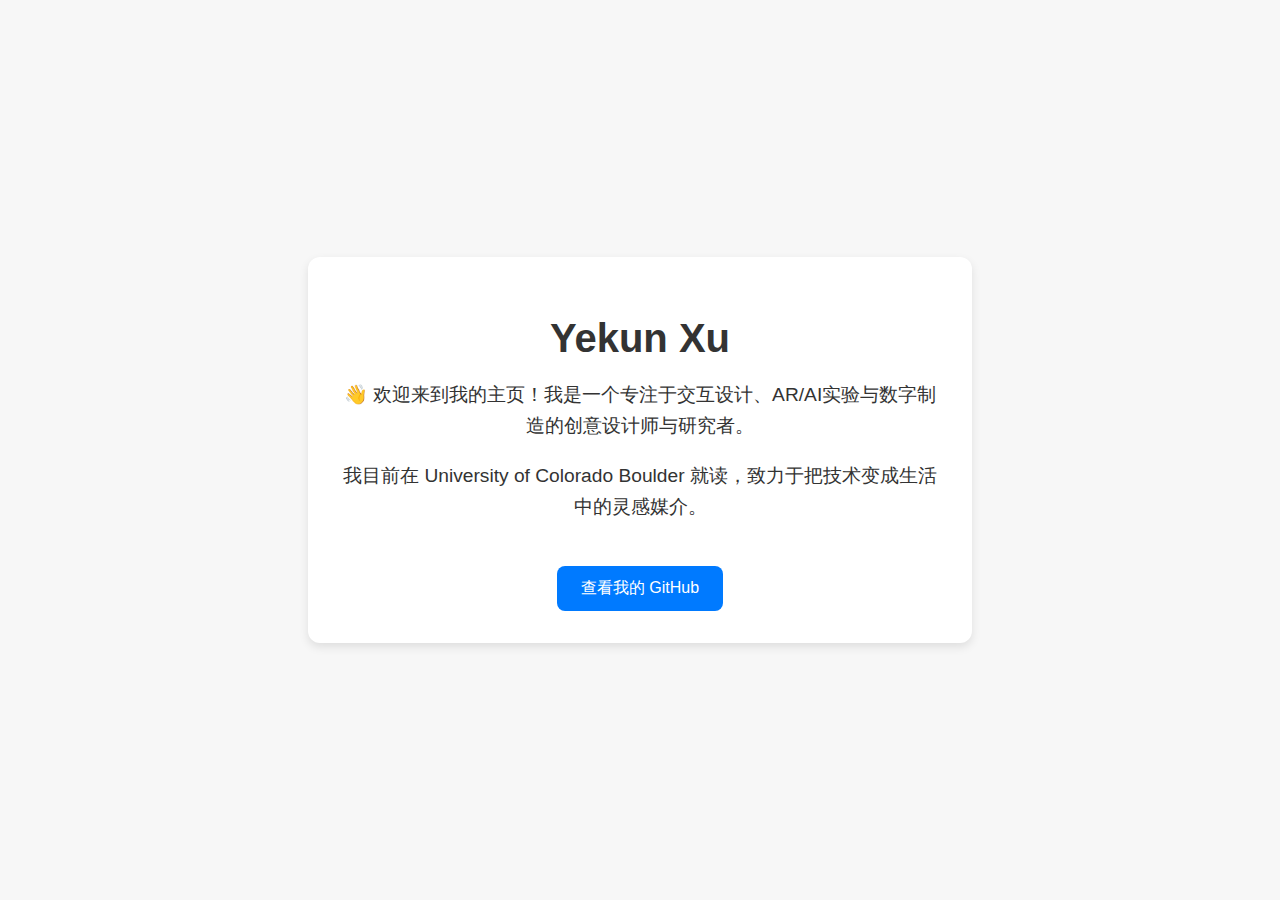
==== index.html @ 80ac0c7d "Create index.html" ====
<!DOCTYPE html>
<html lang="zh">
<head>
  <meta charset="UTF-8">
  <meta name="viewport" content="width=device-width, initial-scale=1">
  <title>Yekun Xu 的主页</title>
  <style>
    body {
      margin: 0;
      font-family: 'Helvetica Neue', sans-serif;
      background: #f7f7f7;
      color: #333;
      display: flex;
      flex-direction: column;
      align-items: center;
      justify-content: center;
      min-height: 100vh;
    }

    .container {
      text-align: center;
      max-width: 600px;
      padding: 2rem;
      background: white;
      box-shadow: 0 4px 10px rgba(0,0,0,0.1);
      border-radius: 12px;
    }

    h1 {
      font-size: 2.5rem;
      margin-bottom: 0.5rem;
    }

    p {
      font-size: 1.2rem;
      line-height: 1.6;
    }

    a.button {
      display: inline-block;
      margin-top: 1.5rem;
      padding: 0.75rem 1.5rem;
      background-color: #007aff;
      color: white;
      text-decoration: none;
      border-radius: 8px;
      transition: background-color 0.3s;
    }

    a.button:hover {
      background-color: #005fcc;
    }
  </style>
</head>
<body>
  <div class="container">
    <h1>Yekun Xu</h1>
    <p>👋 欢迎来到我的主页！我是一个专注于交互设计、AR/AI实验与数字制造的创意设计师与研究者。</p>
    <p>我目前在 University of Colorado Boulder 就读，致力于把技术变成生活中的灵感媒介。</p>
    <a class="button" href="https://github.com/KSJIM" target="_blank">查看我的 GitHub</a>
  </div>
</body>
</html>
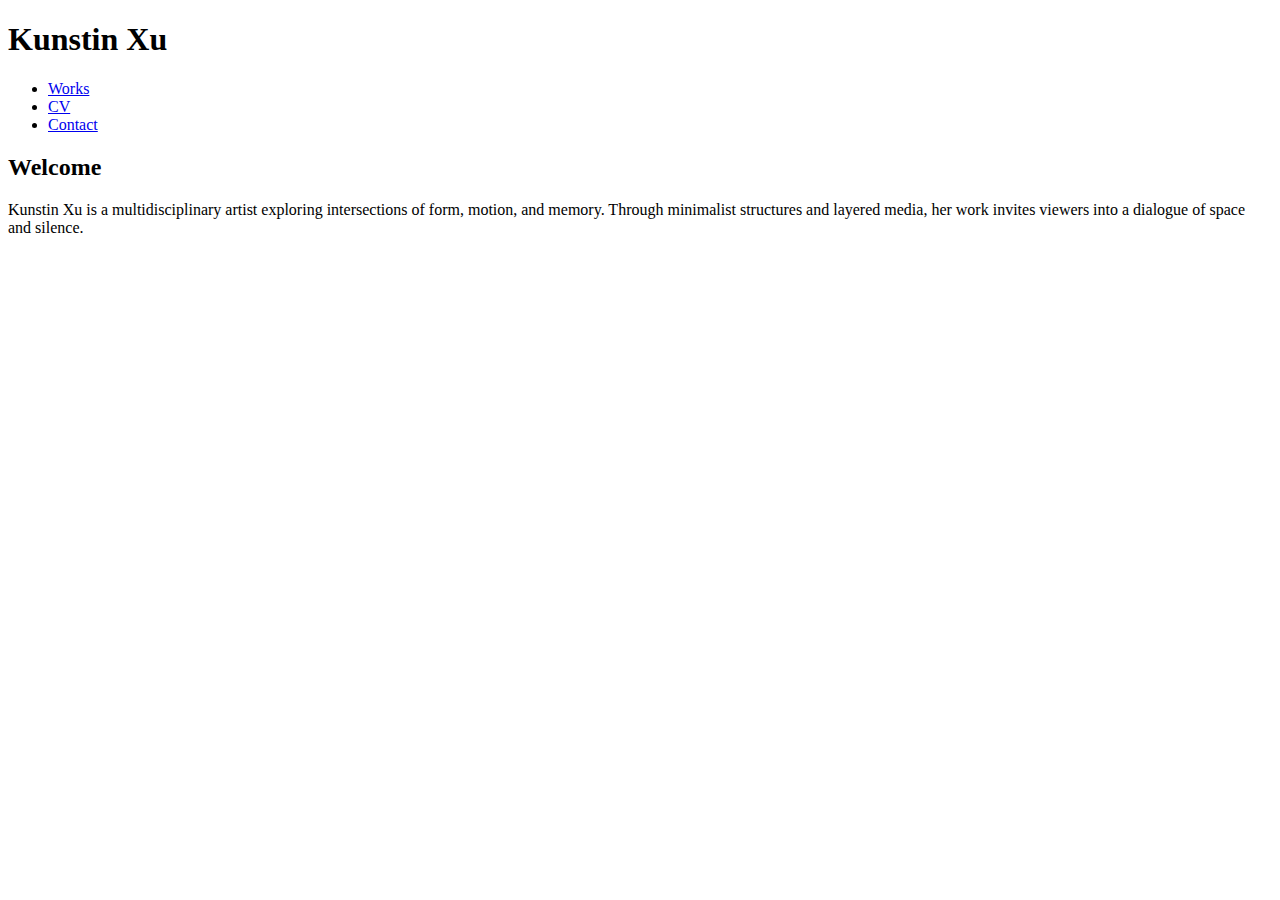
==== commit 25b8a84f: "Update index.html" ====
--- a/index.html
+++ b/index.html
@@ -1,63 +1,29 @@
 <!DOCTYPE html>
-<html lang="zh">
+<html lang="en">
 <head>
   <meta charset="UTF-8">
-  <meta name="viewport" content="width=device-width, initial-scale=1">
-  <title>Yekun Xu 的主页</title>
-  <style>
-    body {
-      margin: 0;
-      font-family: 'Helvetica Neue', sans-serif;
-      background: #f7f7f7;
-      color: #333;
-      display: flex;
-      flex-direction: column;
-      align-items: center;
-      justify-content: center;
-      min-height: 100vh;
-    }
-
-    .container {
-      text-align: center;
-      max-width: 600px;
-      padding: 2rem;
-      background: white;
-      box-shadow: 0 4px 10px rgba(0,0,0,0.1);
-      border-radius: 12px;
-    }
-
-    h1 {
-      font-size: 2.5rem;
-      margin-bottom: 0.5rem;
-    }
-
-    p {
-      font-size: 1.2rem;
-      line-height: 1.6;
-    }
-
-    a.button {
-      display: inline-block;
-      margin-top: 1.5rem;
-      padding: 0.75rem 1.5rem;
-      background-color: #007aff;
-      color: white;
-      text-decoration: none;
-      border-radius: 8px;
-      transition: background-color 0.3s;
-    }
-
-    a.button:hover {
-      background-color: #005fcc;
-    }
-  </style>
+  <title>Kunstin Xu</title>
+  <link rel="stylesheet" href="css/style.css">
 </head>
 <body>
   <div class="container">
-    <h1>Yekun Xu</h1>
-    <p>👋 欢迎来到我的主页！我是一个专注于交互设计、AR/AI实验与数字制造的创意设计师与研究者。</p>
-    <p>我目前在 University of Colorado Boulder 就读，致力于把技术变成生活中的灵感媒介。</p>
-    <a class="button" href="https://github.com/KSJIM" target="_blank">查看我的 GitHub</a>
+    <nav class="sidebar">
+      <h1 class="logo">Kunstin Xu</h1>
+      <ul>
+        <li><a href="works.html">Works</a></li>
+        <li><a href="cv.html">CV</a></li>
+        <li><a href="contact.html">Contact</a></li>
+      </ul>
+    </nav>
+    <main class="content">
+      <section>
+        <h2>Welcome</h2>
+        <p>
+          Kunstin Xu is a multidisciplinary artist exploring intersections of form, motion, and memory.
+          Through minimalist structures and layered media, her work invites viewers into a dialogue of space and silence.
+        </p>
+      </section>
+    </main>
   </div>
 </body>
 </html>
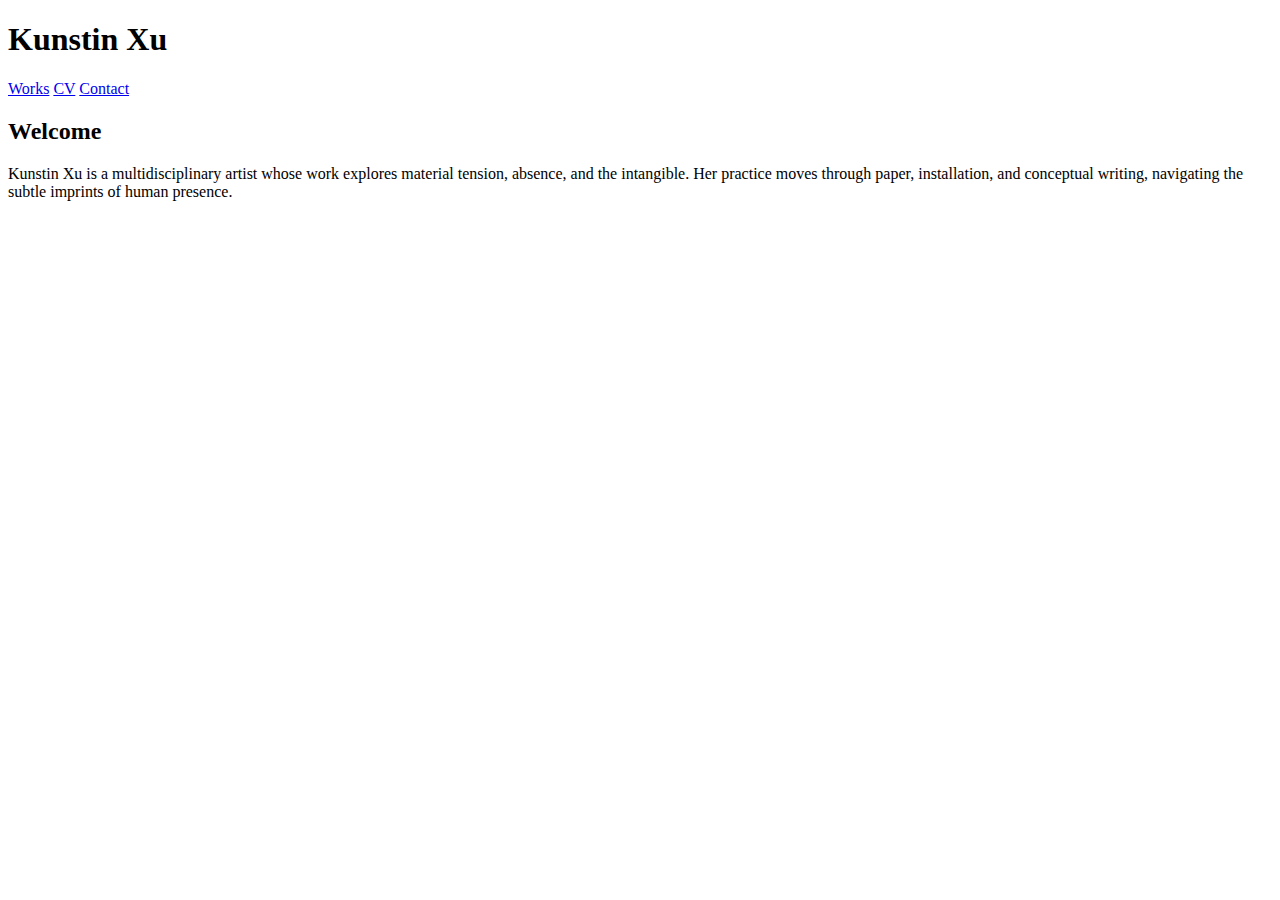
==== commit de43e913: "Update index.html" ====
--- a/index.html
+++ b/index.html
@@ -6,21 +6,24 @@
   <link rel="stylesheet" href="css/style.css">
 </head>
 <body>
-  <div class="container">
-    <nav class="sidebar">
-      <h1 class="logo">Kunstin Xu</h1>
-      <ul>
-        <li><a href="works.html">Works</a></li>
-        <li><a href="cv.html">CV</a></li>
-        <li><a href="contact.html">Contact</a></li>
-      </ul>
-    </nav>
-    <main class="content">
+  <div class="layout">
+    <aside class="sidebar">
+      <div class="nav-content">
+        <h1 class="logo">Kunstin Xu</h1>
+        <nav>
+          <a href="works.html">Works</a>
+          <a href="cv.html">CV</a>
+          <a href="contact.html">Contact</a>
+        </nav>
+      </div>
+    </aside>
+    <div class="separator"></div>
+    <main class="main-content">
       <section>
         <h2>Welcome</h2>
         <p>
-          Kunstin Xu is a multidisciplinary artist exploring intersections of form, motion, and memory.
-          Through minimalist structures and layered media, her work invites viewers into a dialogue of space and silence.
+          Kunstin Xu is a multidisciplinary artist whose work explores material tension, absence, and the intangible. 
+          Her practice moves through paper, installation, and conceptual writing, navigating the subtle imprints of human presence.
         </p>
       </section>
     </main>
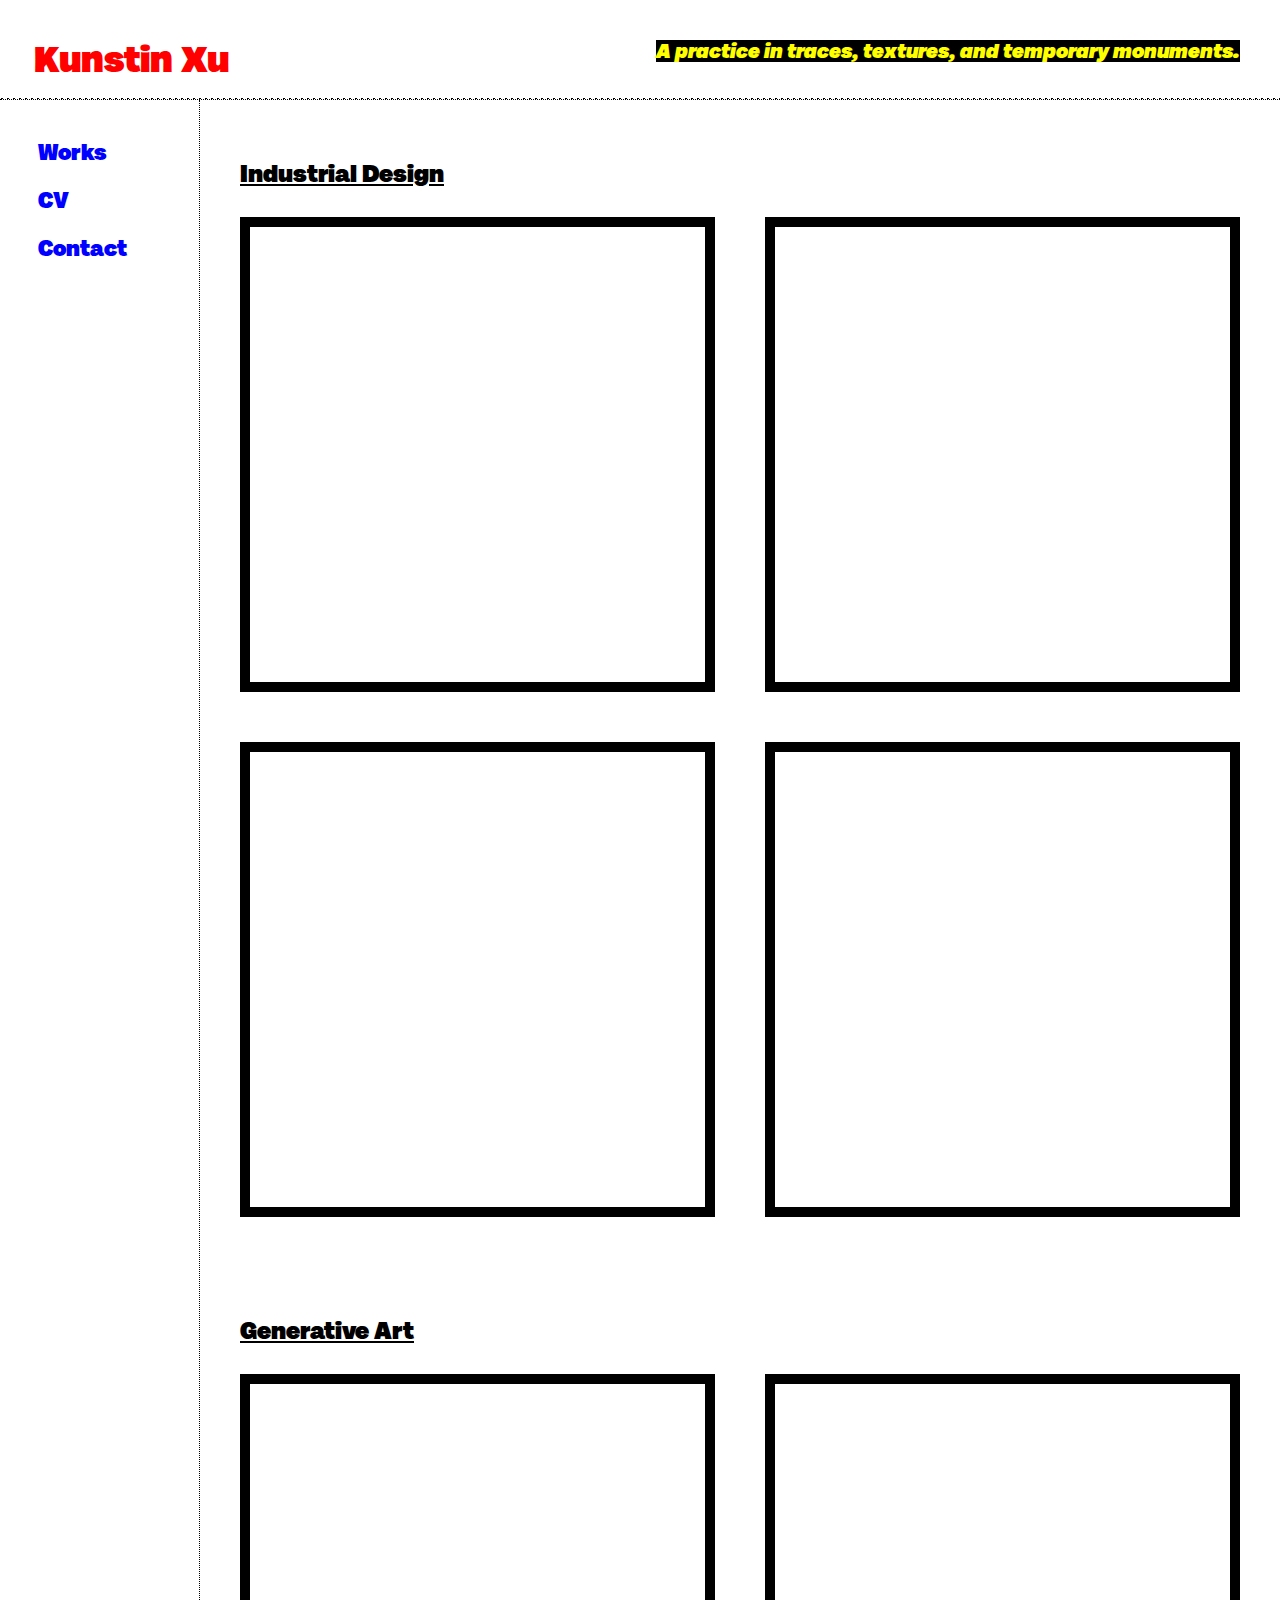
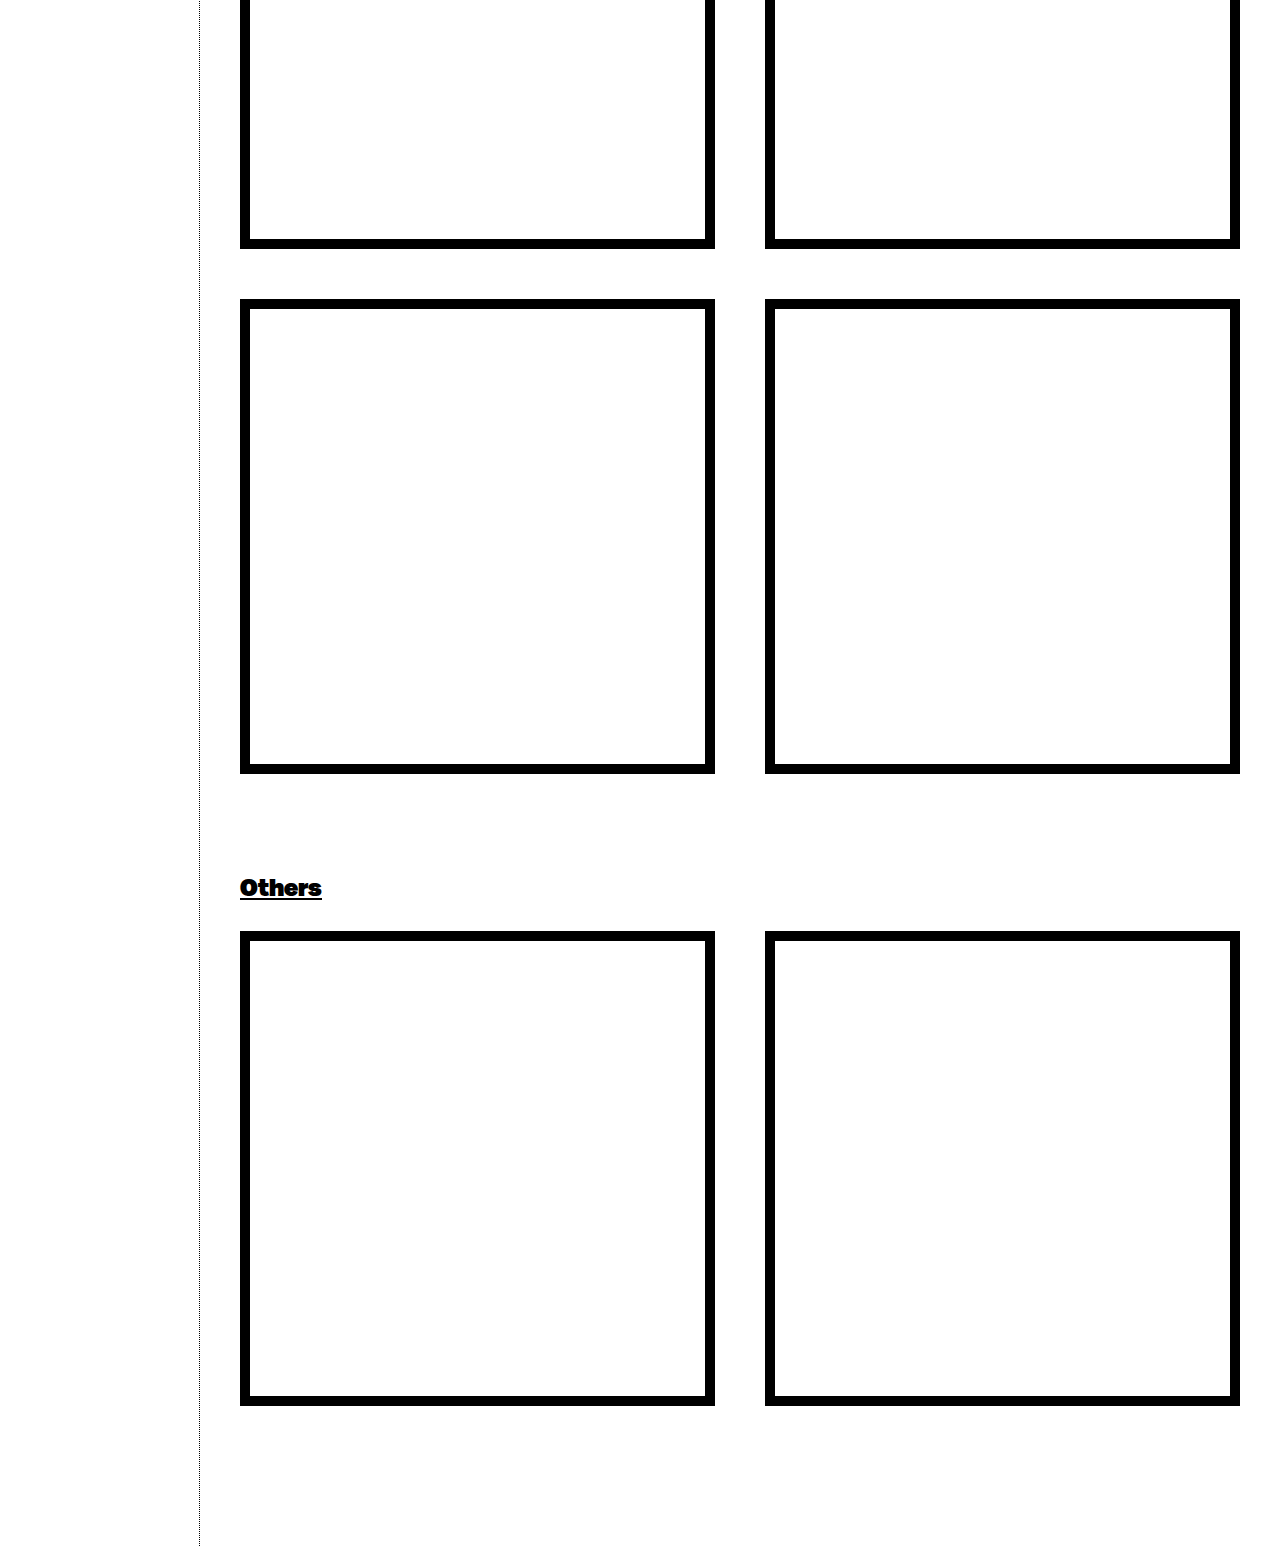
==== commit dbe48a3c: "4:42" ====
--- a/index.html
+++ b/index.html
@@ -6,26 +6,46 @@
   <link rel="stylesheet" href="css/style.css">
 </head>
 <body>
-  <div class="layout">
-    <aside class="sidebar">
-      <div class="nav-content">
-        <h1 class="logo">Kunstin Xu</h1>
-        <nav>
-          <a href="works.html">Works</a>
-          <a href="cv.html">CV</a>
-          <a href="contact.html">Contact</a>
-        </nav>
-      </div>
+  <div class="container">
+    <header>
+      <div class="logo">Kunstin Xu</div>
+      <div class="description">A practice in traces, textures, and temporary monuments.</div>
+    </header>
+    <aside class="nav">
+      <a href="works.html">Works</a>
+      <a href="cv.html">CV</a>
+      <a href="contact.html">Contact</a>
     </aside>
-    <div class="separator"></div>
-    <main class="main-content">
-      <section>
-        <h2>Welcome</h2>
-        <p>
-          Kunstin Xu is a multidisciplinary artist whose work explores material tension, absence, and the intangible. 
-          Her practice moves through paper, installation, and conceptual writing, navigating the subtle imprints of human presence.
-        </p>
+    <main class="main">
+      <section class="work-section">
+        <h2 class="section-title">Industrial Design</h2>
+        <div class="work-grid">
+          <div class="work-box"></div>
+          <div class="work-box"></div>
+          <div class="work-box"></div>
+          <div class="work-box"></div>
+        </div>
       </section>
+    
+      <section class="work-section">
+        <h2 class="section-title">Generative Art</h2>
+        <div class="work-grid">
+          <div class="work-box"></div>
+          <div class="work-box"></div>
+          <div class="work-box"></div>
+          <div class="work-box"></div>
+        </div>
+      </section>
+    
+      <section class="work-section">
+        <h2 class="section-title">Others</h2>
+        <div class="work-grid">
+          <div class="work-box"></div>
+          <div class="work-box"></div>
+        </div>
+      </section>
+    </main>
+    
     </main>
   </div>
 </body>
--- a/css/style.css
+++ b/css/style.css
@@ -0,0 +1,104 @@
+
+
+@font-face {
+  font-family: 'MilligramHeavy';
+  src: url('../assets/OTF/Milligram-Heavy.otf') format('opentype');
+}
+
+@font-face {
+  font-family: 'MilligramItalic';
+  src: url('../assets/OTF/Milligram-HeavyItalic.otf') format('opentype');
+}
+
+  body {
+    margin: 0;
+    background-color: #fff;
+    color: #000;
+    font-family: 'MilligramHeavy', sans-serif;
+    font-size: 20px;
+  }
+  
+  .container {
+    display: grid;
+    grid-template-columns: 200px 1fr;
+    grid-template-rows: auto 1fr;
+    height: 100vh;
+  }
+  
+  header {
+    grid-column: 1 / -1;
+    display: flex;
+    justify-content: space-between;
+    align-items: flex-start;
+    padding: 40px 40px 20px 40px;
+    border-bottom: 1px dotted #000;
+    background-image: linear-gradient(to right, #000 30%, transparent 0%);
+    background-size: 6px 1px;
+    background-repeat: repeat-x;
+    background-position: bottom;
+    box-sizing: border-box;
+  }
+  
+  .logo {
+    color: red;
+    font-family: 'MilligramHeavy', serif;
+    font-size: 36px;
+    margin-left: -6px; /* nudges first nav item down to match logo */
+  }
+  
+  .description {
+    font-family: 'MilligramItalic', serif;
+    background-color: #000;
+    color: yellow;
+    font-size: 20px;
+    max-width: flex;
+    text-align: center;
+  }
+  
+  .nav {
+    grid-row: 2;
+    padding: 40px 20px 20px 20px;
+    border-right: 1px dotted #000;
+    display: flex;
+    flex-direction: column;
+    gap: 24px;
+    align-items: flex-start;
+  }
+  
+  .nav a {
+    text-decoration: none;
+    color: blue;
+    font-size: 22px;
+    margin-left: 18px; /* nudges first nav item down to match logo */
+  }
+  
+  .main {
+    padding: 40px;
+  }
+  .section-title {
+  font-family: 'MilligramHeavy', sans-serif;
+  text-decoration: underline; 
+  font-size: 24px;
+  margin-bottom: 30px;
+}
+
+.work-section {
+  margin-bottom: 100px;
+}
+
+.work-grid {
+  display: flex;
+  flex-wrap: wrap;
+  gap: 50px;
+}
+.work-grid {
+  display: grid;
+  grid-template-columns: repeat(2, 1fr);
+  gap: 50px;
+}
+
+.work-box {
+  aspect-ratio: 1 / 1;
+  border: 10px solid #000;
+  background-color: #fff;
+}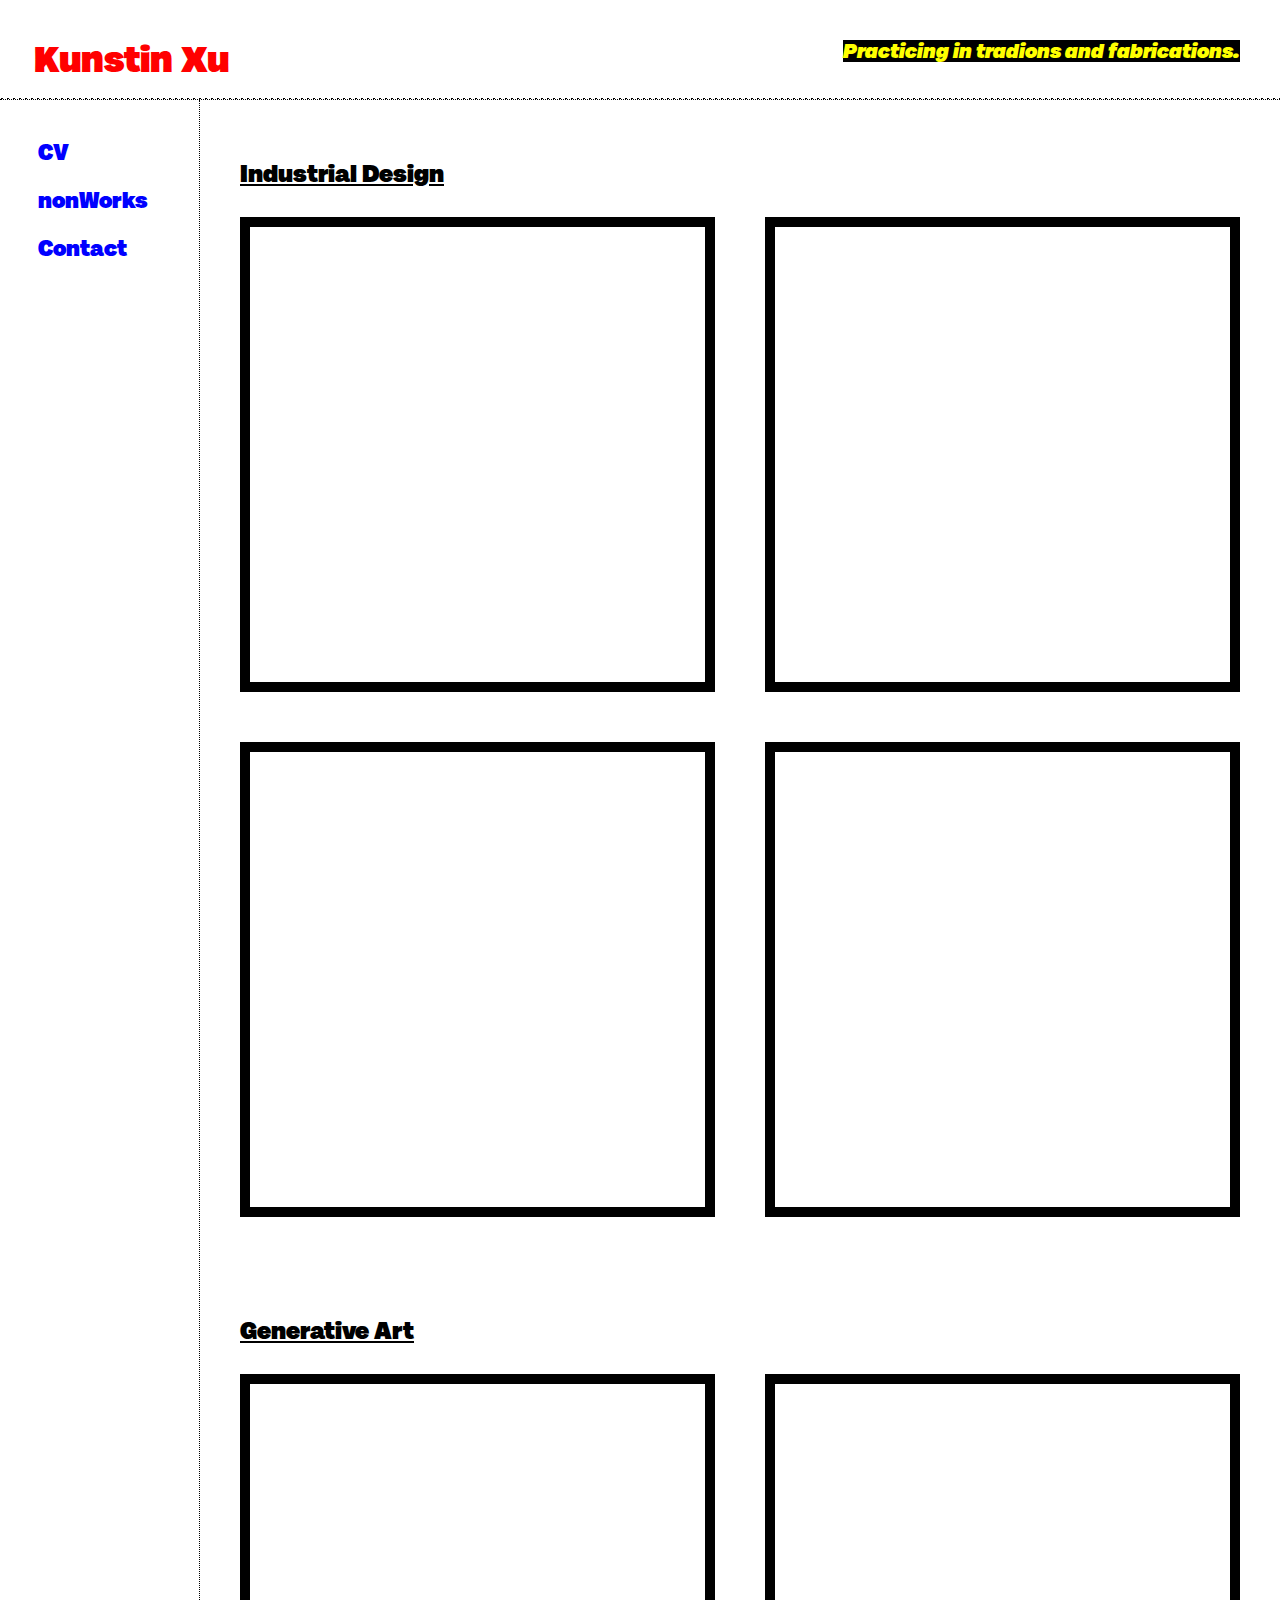
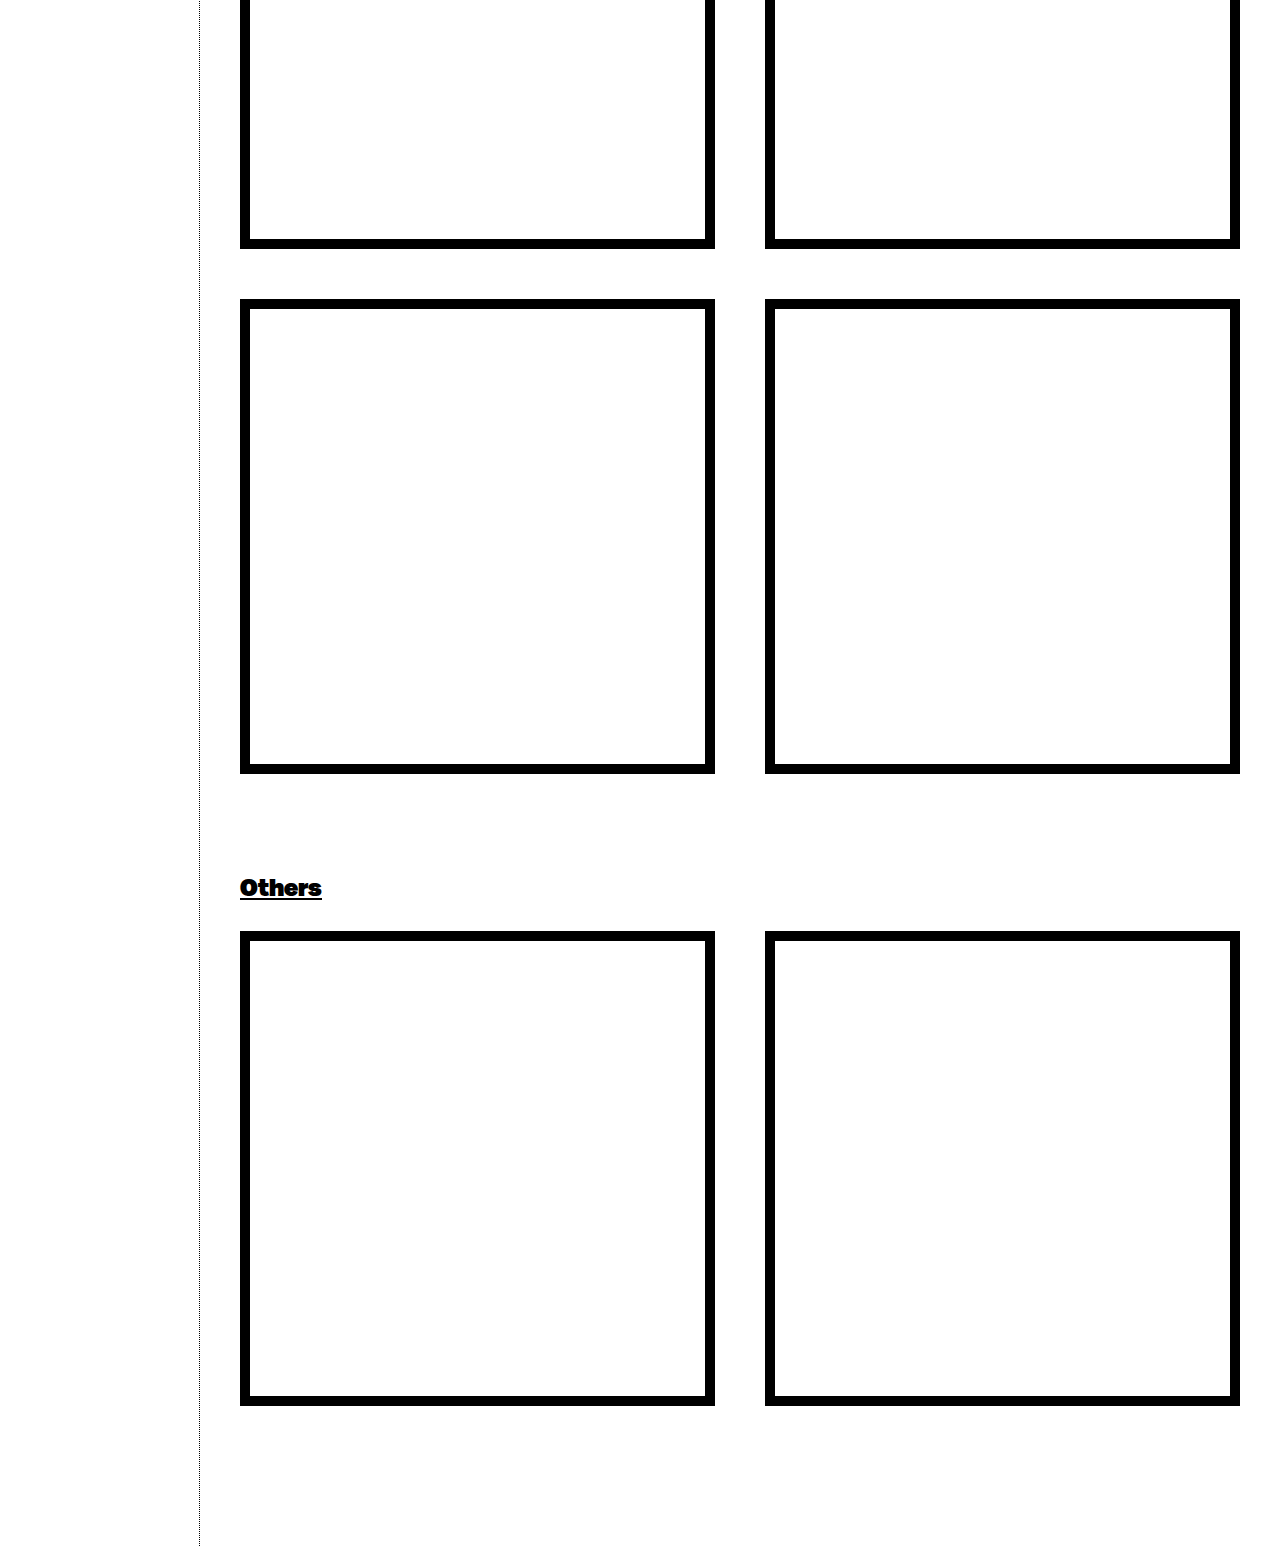
==== commit e17eed58: "4:55" ====
--- a/index.html
+++ b/index.html
@@ -9,11 +9,12 @@
   <div class="container">
     <header>
       <div class="logo">Kunstin Xu</div>
-      <div class="description">A practice in traces, textures, and temporary monuments.</div>
+      <div class="description">Practicing in tradions and fabrications.</div>
     </header>
     <aside class="nav">
-      <a href="works.html">Works</a>
+
       <a href="cv.html">CV</a>
+      <a href="nonworks.html">nonWorks</a>
       <a href="contact.html">Contact</a>
     </aside>
     <main class="main">
